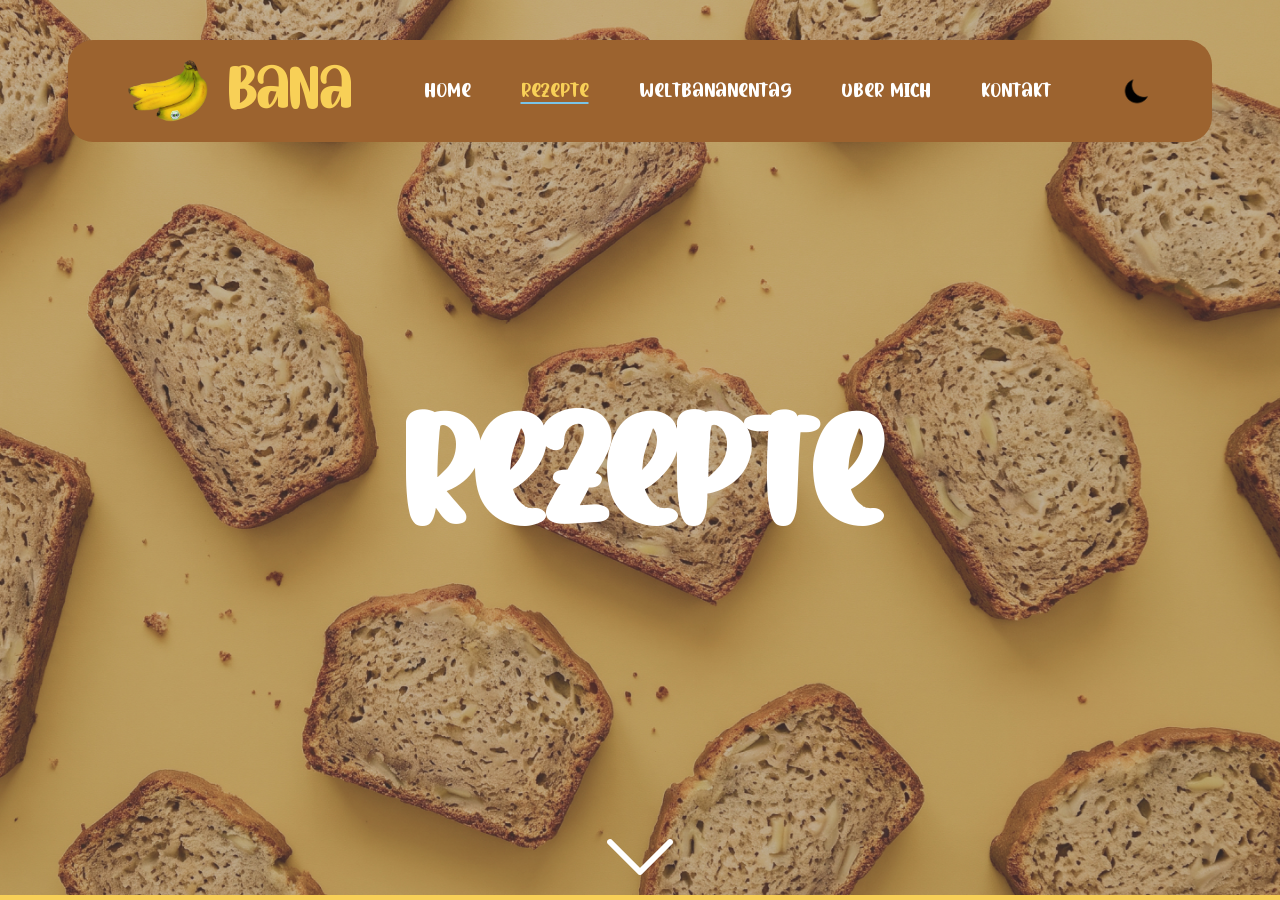
==== rezepte.html @ ade87372 "Rezepte.html Header erstellt" ====
<!doctype html>
<html lang="de">


    <head>
        <meta charset="UTF-8">
        <meta name="viewport"
              content="width=device-width, user-scalable=no, initial-scale=1.0, maximum-scale=1.0, minimum-scale=1.0">
        <meta http-equiv="X-UA-Compatible" content="ie=edge">

        <!-- Verlinkung des CSS   -->
        <link rel="stylesheet" href="css/style.css">

        <title>Die Welt der Bananen</title>
    </head>


    <!--Hauptteil der Webseite. data-theme bestimmt Light / Dark Mode-->
    <body data-theme="light">


    <!--Navigation & grosses Header Bild-->
    <header id="header-rezepte">

        <nav class="topnavigation">
            <!--Bild + Textlogo-->
            <a href="index.html"><img src="img/logo.png" alt="Bananen-Logo"><div>Bana</div></a>

            <!--Navigations Elemente der Top_Navigation-->
            <ul>
                <li><a href="index.html">Home</a></li>
                <li><a href="rezepte.html" class="nav-view">Rezepte</a></li>
                <li><a href="weltbananentag.html">Weltbananentag</a></li>
                <li><a href="ubermich.html">Über mich</a></li>
                <li><a href="kontakt.html">Kontakt</a></li>
            </ul>

            <!-- Icon um von White zu Dark Mode zu wechseln       -->
            <a class="dark-white-switch" href=""><img src="img/icons/switch-to-dark.png" alt="Switch to dark Symbol"></a>
        </nav>

        <!-- Titel + Pfeil um nach unten zu scrollen-->
        <h1>Rezepte</h1>
        <img class="down-arrow" src="img/icons/down-arrow-white.png" alt="Pfeil um nach unten zu scrollen">


    </header>

</html>
---- css/style.css ----
/* Import der Banana Schrift (Primary Font) aus dem fonts Ordner */
@font-face {
    font-family: "Banana";
    src: url("../fonts/banana.regular.woff2");  }

/* Import der Baloo Bhaijaan 2 Schrift (Secondary Font) aus dem fonts Ordner */
@font-face {
    font-family: "BalooBhaijaan";
    src: url("../fonts/BalooBhaijaan2-Medium.woff2");  }

/* Import der Baloo 2 Schrift (Fliesstext Font) aus dem fonts Ordner */
@font-face {
    font-family: "Baloo2";
    src: url("../fonts/Baloo2-Regular.woff2");  }


:root{
/*Variablen aller Farben der Webseite - WhiteMode*/
    --color-primary: #F8D057;
    --color-secondary: #9C632F;
    --color-accent1: #79C4E9;
    --color-font-primary: #000000;
    --color-font-secondary: #ffffff;
    --color-font-accent1: #F8D057;
/*Variablen aller Schriften der Webseite*/
    --font-primary: "Banana",Arial, sans-serif;
    --font-secondary:"BalooBhaijaan",Arial, sans-serif;
    --font-fliesstext:"Baloo2",Arial, sans-serif;
/*Allgemeine Variablen*/
    --globalmaxwidth: 80vw;
    --globalborderadius: 25px;
}

*{
    margin: 0;
    padding: 0;
    text-decoration: none;
}

h1{
    font-family: var(--font-primary), Arial, sans-serif;
    color: var(--color-font-secondary);
    font-size: 12vw;
}
h2{
    font-family: var(--font-secondary), Arial, sans-serif;
    font-size: 5em;
}
h3{
    font-family: var(--font-primary), Arial, sans-serif;
    font-size: 2em;
    color: var(--color-font-accent1);
}


/*Braune Sections auf der Webseite*/
.brown-background{
    background-color: var(--color-secondary);
    background-image: url("../img/banana-silouette.png");
    color: var(--color-font-secondary);
}
/*Allgemeines Styling der Buttons*/
button{
    background-color: var(--color-accent1);
    border: none;
    border-radius: calc(var(--globalborderadius) - 10px);
    padding: 1vw 5vw;
    font-family: var(--font-primary), Arial, sans-serif;
    color: var(--color-font-secondary);
    font-size: 2em;
}

button:hover{
    color: var(--color-font-accent1);
    cursor: pointer;
}


body{
    background-color: var(--color-primary);
    color: var(--color-font-primary);
    font-family: var(--font-fliesstext), Arial, sans-serif;
    overflow-x: hidden;
}

/*Header Image*/
header{
    background-size: cover;
    padding-top: 40px;
    height: 95vh;
    display: flex;
    flex-direction: column;
    align-items: center;
    justify-content: space-between;
    width: 100vw;
}

#header-home{
    background-image: url("../img/headerimg/headerimg-home.jpg");
}
#header-rezepte{
    background-image: url("../img/headerimg/headerimg-rezepte.jpg");
}

/*Header Navigation */

.topnavigation{
    background-color: var(--color-secondary);
    border-radius: var(--globalborderadius);
    font-family: var(--font-primary), Arial, sans-serif;
    font-size: 20px;
    display: flex;
    flex-direction: row;
    justify-content: space-between;
    align-items: center;
    padding: 20px 60px;
    width: 100vw;
    max-width: var(--globalmaxwidth);

    a{
        display: flex;
        flex-direction: row;
        align-items: center;

        color: var(--color-font-secondary);
        text-decoration: none;
        div{
            font-size: 3em;
            color: var(--color-font-accent1);
        }
    }
    img{
        width: 80px;
        margin-right: 20px;
    }
    ul{
        list-style-type: none;
        display: flex;
        flex-direction: row;
        gap: 50px;
        .nav-view{
            color: var(--color-font-accent1);
            text-decoration: underline;
            text-decoration-color: var(--color-accent1);
            text-underline-offset: 0.25em;
        }
        :hover{
            color: var(--color-font-accent1);
        }
    }
}

.dark-white-switch{
    width: 30px;
    img{
        width: 30px;
        margin: 0;
    }
}

.down-arrow{
    margin: 20px;
}

/*Home-Site Nutri Facts*/

.nutri-facts{
    display: flex;
    padding: 5vw 10vw 0 10vw;
    font-size: 1.5em;
    flex-direction: row;
    justify-content: space-between;
    align-items: center;
    margin: 0 auto;
    max-width: calc(var(--globalmaxwidth) - 15vw);

    div{
        display: flex;
        flex-direction: column;
        align-items: center;
        justify-content: space-between;

        img{
            margin-bottom: -60px;
            width: 140%;
        }
        b{
            font-size: 2em;
        }
    }
}

.banane-duden{
    display: flex;
    flex-direction: column;
    align-items: center;
    padding: 1vw 0 5vw 0;
        p{
            text-align: center;
            font-size: 2em;
        }
        .beschreibung-banane{
        font-size: 1em;
            padding: 1vw 0 1vw 0;
        }
    img{
    }
}

/*Home-Site Section Weltbananentag*/
.weltbananentag-home{
    display: flex;
    flex-direction: column;
    align-items: center;
    padding: 8vw 0 8vw 0;
        p{
            font-size: 6em;
            font-family: var(--font-secondary), Arial, sans-serif;
        }
}
/*Home-Site Section Bananaforest Sound*/
.bananaforest-home{
    display: flex;
    padding: 14vw 0 14vw 0;
    background-image: url("../img/home/banana-forest.jpg");
    background-size: 100vw;
    font-size: 0.5em;
    color: var(--color-font-secondary);
    align-items: center;
    flex-direction: row;
    justify-content: center;
    gap: 1vw;
    margin: 0 auto;
}



/*Footer*/

footer{
    position: relative;
    width: 100vw;
    margin: 0;
    padding-top: 8vw;
        .footerimg{
            width: 100%;
            height: auto;
            display: block;
        }
        .footer-content{
            position: absolute;
            top: 0;
            left: 0;
            width: 100%;
            height: 100%;
            display: flex;
            flex-direction: row;
            align-items: flex-end;
            justify-content: space-between;
            box-sizing: border-box;
            padding: 2vw 5vw;
            text-align: right;
            color: var(--color-font-primary);
                p{
                    a{
                    text-decoration: none;
                    color: var(--color-font-primary);
                    font-family: var(--font-primary), Arial, sans-serif;
                    font-size: 1.2em;
                    }
                    :hover{
                        color: var(--color-font-secondary);
                     }
                }
        }

}
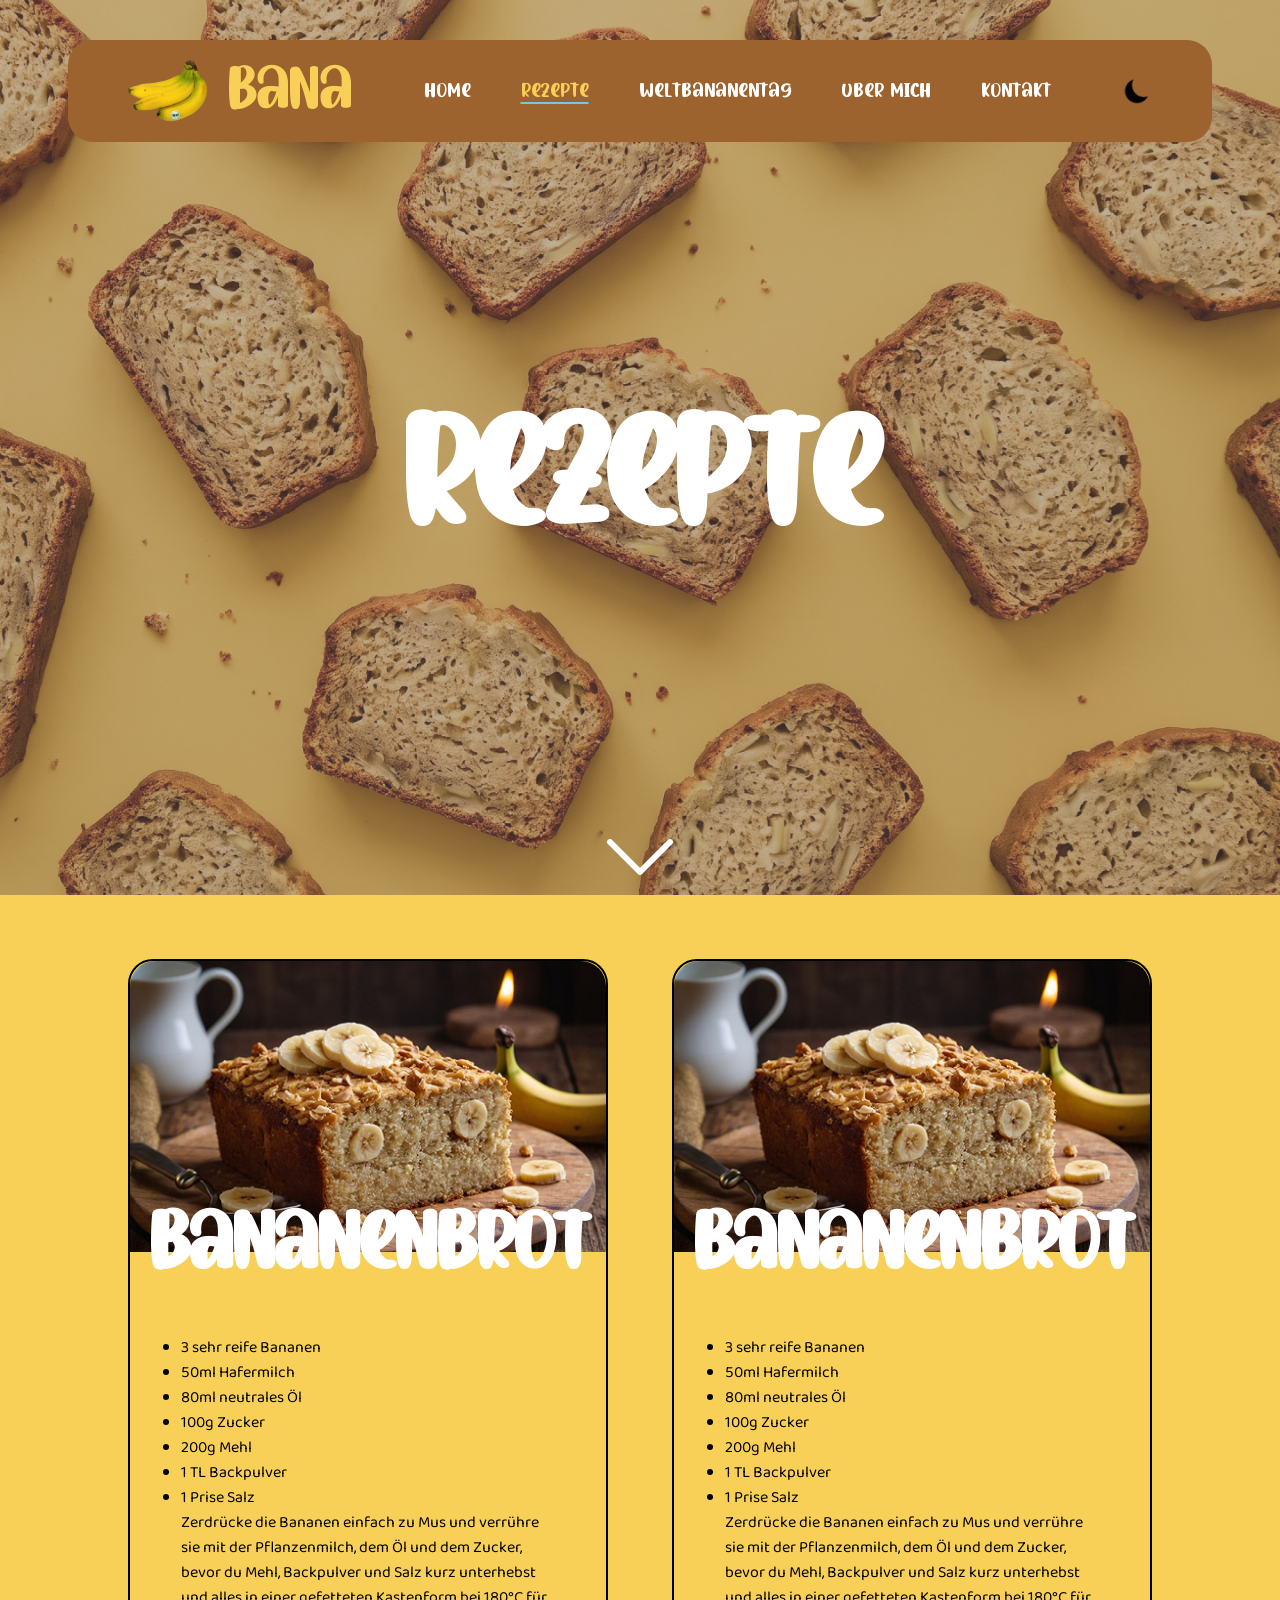
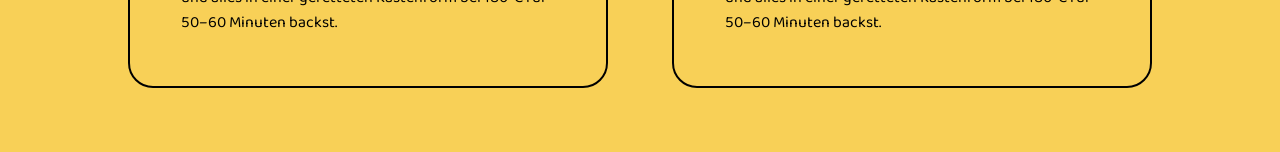
==== commit d3cc8a28: "Quiz & Rezepte Section Quiz Section auf index.html Rezepte Grid auf rezepte.html" ====
--- a/rezepte.html
+++ b/rezepte.html
@@ -46,4 +46,45 @@
 
     </header>
 
+<!--Section Bananenrezepte-->
+<section class="bananenrezepte">
+        <article>
+        <img src="img/rezepte/rezept1.png" alt="Bananenkuchen">
+        <h2>Bananenbrot</h2>
+        <div class="rezept-beschreibung">
+            <ul>
+                <li>3 sehr reife Bananen</li>
+                <li>50ml Hafermilch</li>
+                <li>80ml neutrales Öl</li>
+                <li>100g Zucker</li>
+                <li>200g Mehl</li>
+                <li>1 TL Backpulver</li>
+                <li>1 Prise Salz</li>
+            </ul>
+            <p>Zerdrücke die Bananen einfach zu Mus und verrühre sie mit der Pflanzenmilch, dem Öl und dem Zucker, bevor du Mehl, Backpulver und Salz kurz unterhebst und alles in einer gefetteten Kastenform bei 180°C für 50–60 Minuten backst.</p>
+        </div>
+    </article>
+    <article>
+        <img src="img/rezepte/rezept1.png" alt="Bananenkuchen">
+        <h2>Bananenbrot</h2>
+        <div class="rezept-beschreibung">
+            <ul>
+                <li>3 sehr reife Bananen</li>
+                <li>50ml Hafermilch</li>
+                <li>80ml neutrales Öl</li>
+                <li>100g Zucker</li>
+                <li>200g Mehl</li>
+                <li>1 TL Backpulver</li>
+                <li>1 Prise Salz</li>
+            </ul>
+            <p>Zerdrücke die Bananen einfach zu Mus und verrühre sie mit der Pflanzenmilch, dem Öl und dem Zucker, bevor du Mehl, Backpulver und Salz kurz unterhebst und alles in einer gefetteten Kastenform bei 180°C für 50–60 Minuten backst.</p>
+        </div>
+    </article>
+</section>
+
+
+
+
+
+    </body>
 </html>
--- a/css/style.css
+++ b/css/style.css
@@ -60,7 +60,8 @@
     color: var(--color-font-secondary);
 }
 /*Allgemeines Styling der Buttons*/
-button{
+button,
+.submitform{
     background-color: var(--color-accent1);
     border: none;
     border-radius: calc(var(--globalborderadius) - 10px);
@@ -70,7 +71,8 @@
     font-size: 2em;
 }
 
-button:hover{
+button:hover,
+.submitform:hover{
     color: var(--color-font-accent1);
     cursor: pointer;
 }
@@ -232,6 +234,139 @@
     gap: 1vw;
     margin: 0 auto;
 }
+
+/*Home-Site Bananenbaumm Beschreibung*/
+
+.bananenbaumbeschreibung{
+    display: flex;
+    position: relative;
+    flex-direction: column;
+    justify-content: space-between;
+    align-items: flex-start;
+    margin: 0 auto;
+    padding: 10vw 0;
+    max-width: var(--globalmaxwidth);
+        h2{
+            font-family: var(--font-primary), Arial, sans-serif;
+            color: var(--color-font-secondary);
+            font-size: 10em;
+        }
+        p{
+            width: 50%;
+        }
+        img{
+            position: absolute;
+            z-index: 2;
+            width: 600px;
+            right: -20%;
+            bottom: 0;
+        }
+}
+
+/*Home-Site Taeglich gegessene Bananen*/
+
+.rezeptehome{
+    display: flex;
+    flex-direction: column;
+    align-items: center;
+    padding: 8vw 0 8vw 0;
+        p{
+            font-size: 6em;
+            font-family: var(--font-secondary), Arial, sans-serif;
+        }
+    button{
+        margin-top: 2%;
+    }
+}
+/*Home-Site Bananenquiz*/
+
+.bananenquiz{
+    display: flex;
+    flex-direction: column;
+    align-items: flex-start;
+    margin: 0 auto;
+    padding: 5vw;
+    max-width: var(--globalmaxwidth);
+        h2{
+            font-family: var(--font-primary), Arial, sans-serif;
+            color: var(--color-font-secondary);
+            font-size: 6em;
+            padding-bottom: 3vw;
+        }
+        .quizelements{
+            display: flex;
+            flex-direction: row;
+            align-items: flex-start;
+            gap: 5vw;
+                .quizform{
+                    display: flex;
+                    flex-direction: column;
+                    align-items: flex-start;
+                        form{
+                            display: flex;
+                            flex-direction: column;
+                            align-items: flex-start;
+                            padding: 1vw 0;
+                            font-size: 2em;
+                                .forminput{
+                                    transform: scale(3);
+                                    margin: 2vw;
+                                }
+                                .submitform{
+                                    font-size: 1em;
+                                }
+                        }
+                        p{
+                            font-family: var(--font-secondary), Arial, sans-serif;
+                            font-size: 2em;
+                        }
+                }
+        }
+        img{
+            width: 50%;
+            border: black solid 2px;
+            border-radius: var(--globalborderadius);
+        }
+}
+/*Rezepte-Site Rezept Artikel Grid*/
+.bananenrezepte{
+    display: grid;
+    grid-template-columns: auto auto;
+    max-width: var(--globalmaxwidth);
+    margin: 5vw auto;
+    gap: 5vw;
+        article{
+            display: flex;
+            flex-direction: column;
+            align-items: center;
+            border: black solid 2px;
+            border-radius: var(--globalborderadius);
+
+                div{
+                    display: flex;
+                    flex-direction: column;
+                    align-items: flex-start;
+                    padding: 4vw;
+                }
+                img{
+                    width: 100%;
+                    border-radius: var(--globalborderadius) var(--globalborderadius) 0 0;
+                }
+                h2{
+                    margin-top: -5vh;
+                    font-family: var(--font-primary), Arial, sans-serif;
+                    color: var(--color-font-secondary);
+                }
+
+        }
+}
+
+
+
+
+
+
+
 
 
 
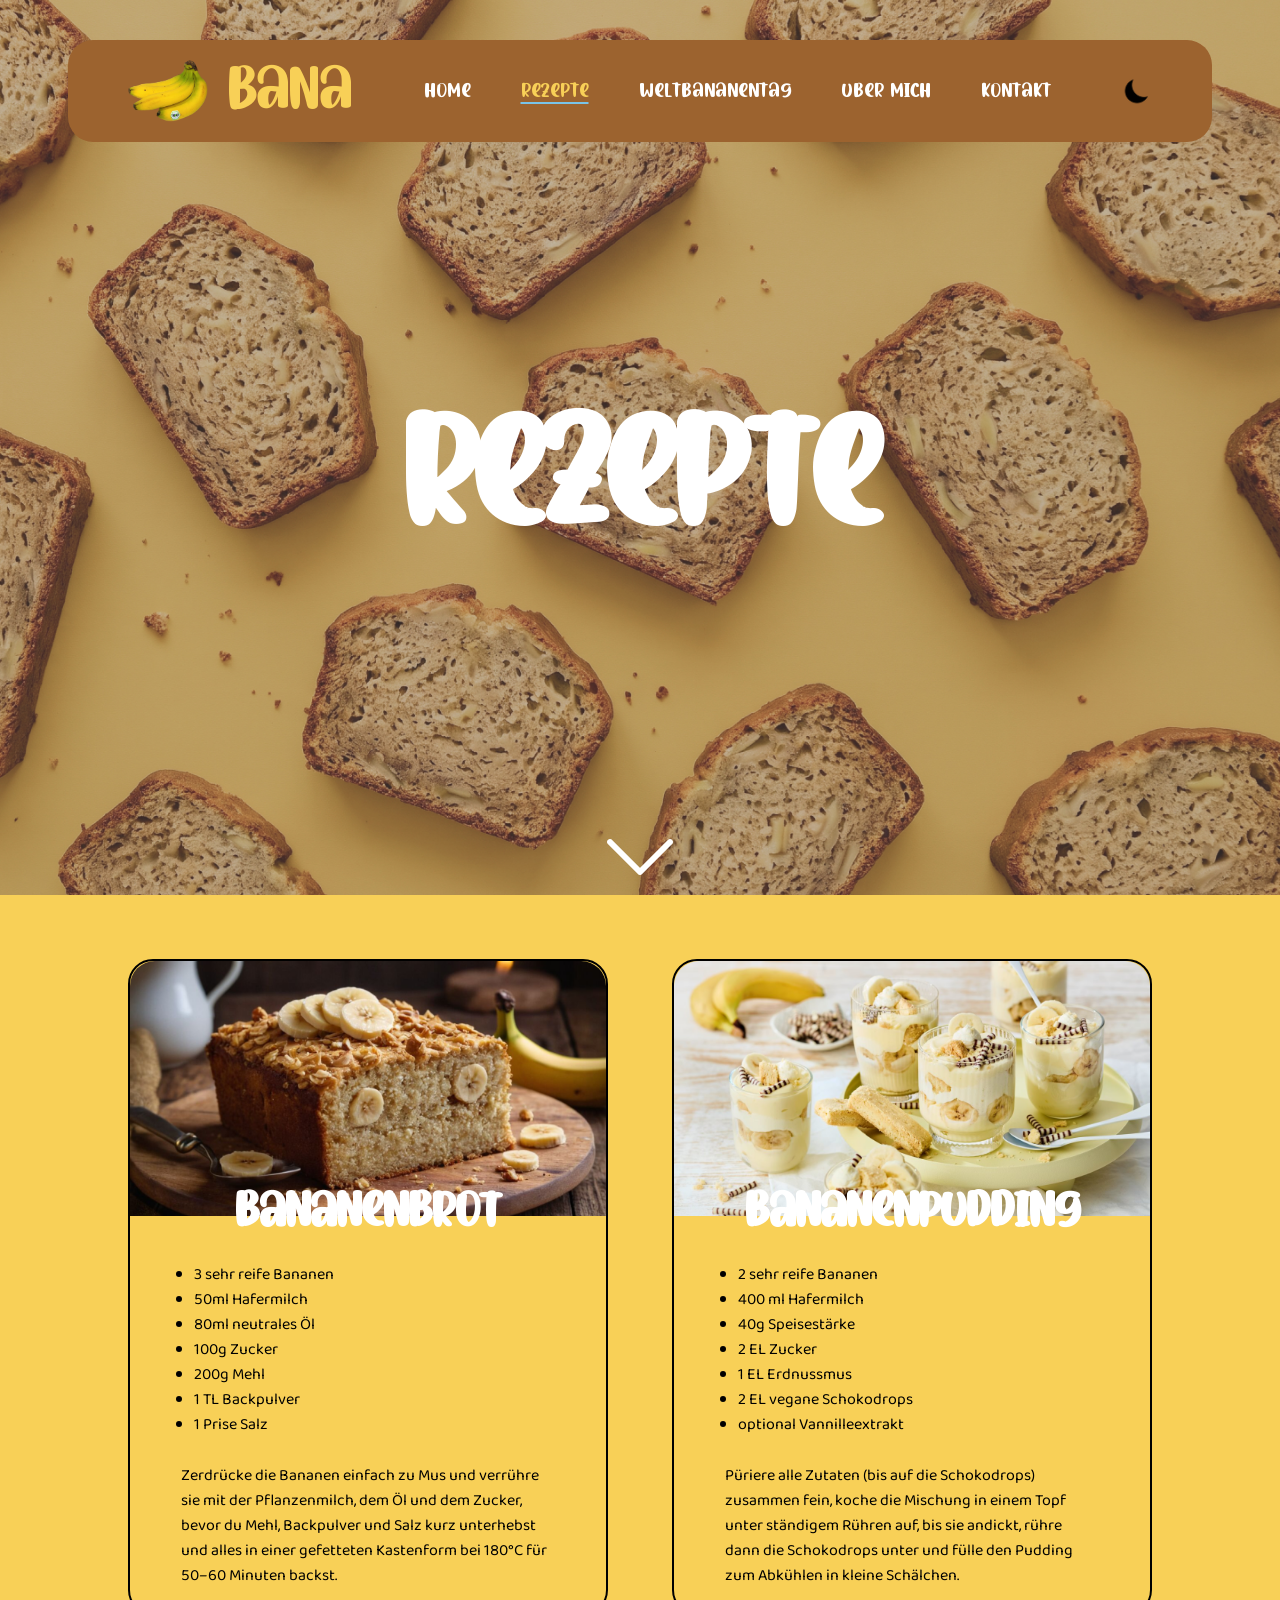
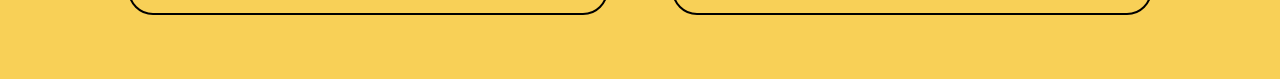
==== commit d7722ff9: "CSS für rezepte.html Grid" ====
--- a/rezepte.html
+++ b/rezepte.html
@@ -65,19 +65,19 @@
         </div>
     </article>
     <article>
-        <img src="img/rezepte/rezept1.png" alt="Bananenkuchen">
-        <h2>Bananenbrot</h2>
+        <img src="img/rezepte/rezept2.png" alt="Bananenkuchen">
+        <h2>Bananenpudding</h2>
         <div class="rezept-beschreibung">
             <ul>
-                <li>3 sehr reife Bananen</li>
-                <li>50ml Hafermilch</li>
-                <li>80ml neutrales Öl</li>
-                <li>100g Zucker</li>
-                <li>200g Mehl</li>
-                <li>1 TL Backpulver</li>
-                <li>1 Prise Salz</li>
+                <li>2 sehr reife Bananen</li>
+                <li>400 ml Hafermilch</li>
+                <li>40g Speisestärke</li>
+                <li>2 EL Zucker</li>
+                <li>1 EL Erdnussmus</li>
+                <li>2 EL vegane Schokodrops</li>
+                <li>optional Vannilleextrakt</li>
             </ul>
-            <p>Zerdrücke die Bananen einfach zu Mus und verrühre sie mit der Pflanzenmilch, dem Öl und dem Zucker, bevor du Mehl, Backpulver und Salz kurz unterhebst und alles in einer gefetteten Kastenform bei 180°C für 50–60 Minuten backst.</p>
+            <p>Püriere alle Zutaten (bis auf die Schokodrops) zusammen fein, koche die Mischung in einem Topf unter ständigem Rühren auf, bis sie andickt, rühre dann die Schokodrops unter und fülle den Pudding zum Abkühlen in kleine Schälchen.</p>
         </div>
     </article>
 </section>
--- a/css/style.css
+++ b/css/style.css
@@ -331,7 +331,7 @@
 /*Rezepte-Site Rezept Artikel Grid*/
 .bananenrezepte{
     display: grid;
-    grid-template-columns: auto auto;
+    grid-template-columns: 37.5vw 37.5vw;
     max-width: var(--globalmaxwidth);
     margin: 5vw auto;
     gap: 5vw;
@@ -346,16 +346,21 @@
                     display: flex;
                     flex-direction: column;
                     align-items: flex-start;
-                    padding: 4vw;
+                    padding: 2vw 4vw;
                 }
                 img{
                     width: 100%;
                     border-radius: var(--globalborderadius) var(--globalborderadius) 0 0;
                 }
                 h2{
-                    margin-top: -5vh;
                     font-family: var(--font-primary), Arial, sans-serif;
                     color: var(--color-font-secondary);
+                    font-size: 3em;
+                    margin-top: -3vh;
+                }
+                ul{
+                    padding-bottom: 2vw;
+                    padding-left: 1vw;
                 }
 
         }
